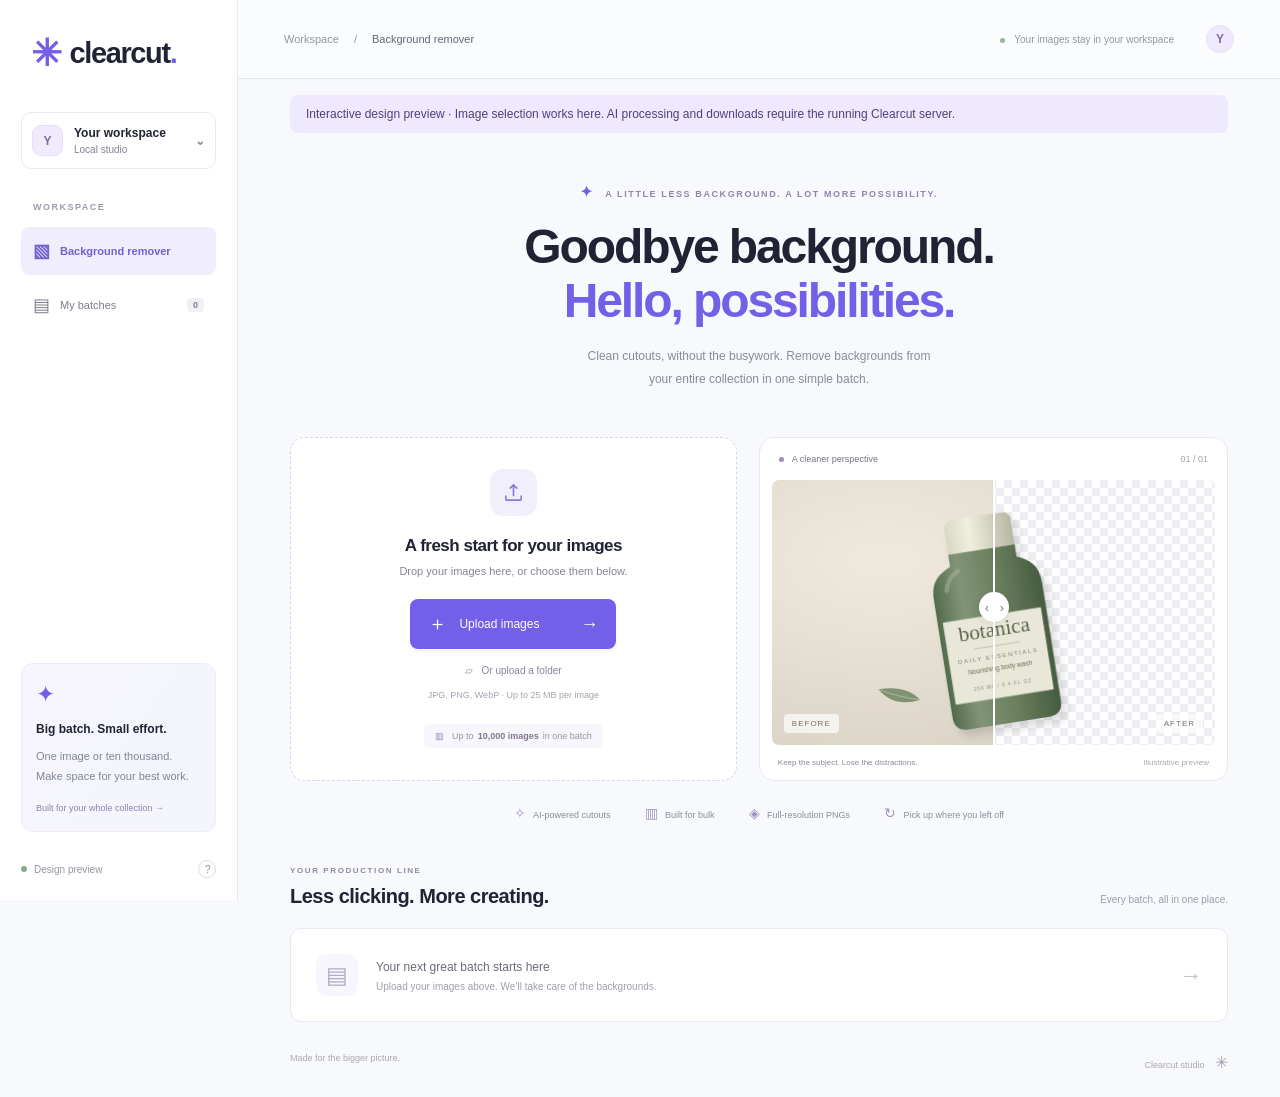
==== preview.html @ 45c105af "docs: include standalone design preview" ====
<!doctype html>
<html lang="en"><head><meta charset="utf-8"><meta name="viewport" content="width=device-width,initial-scale=1"><meta name="theme-color" content="#f6f7fb"><title>Clearcut — Make room for what matters.</title><style>:root{--ink:#202333;--muted:#828593;--purple:#7460e8;--line:#e8e9ef;--bg:#f8f9fc;--green:#95b9a0}*{box-sizing:border-box}body{margin:0;background:var(--bg);color:var(--ink);font-family:Inter,-apple-system,BlinkMacSystemFont,"Segoe UI",sans-serif;font-size:14px}button,a,input{-webkit-tap-highlight-color:transparent}button{font:inherit;cursor:pointer}button:disabled{opacity:.45;cursor:not-allowed}a{color:inherit}button:focus-visible,a:focus-visible,input:focus-visible{outline:3px solid #a99aee;outline-offset:4px}.sidebar{position:fixed;inset:0 auto 0 0;width:238px;background:#fff;border-right:1px solid var(--line);padding:35px 21px 22px;display:flex;flex-direction:column;z-index:10}.brand{text-decoration:none;font-weight:750;font-size:29px;letter-spacing:-1.4px;display:flex;align-items:center;padding:0 10px}.brand-icon{color:var(--purple);font-size:37px;margin-right:9px;line-height:1}.brand-dot{color:var(--purple)}.workspace{display:flex;align-items:center;gap:11px;margin:40px 0 33px;padding:12px 10px;border:1px solid var(--line);border-radius:10px;font-size:12px;font-weight:600}.avatar{width:31px;height:31px;background:#efeafc;border:1px solid #e6dff7;border-radius:9px;display:grid;place-items:center;color:#7f6caa;font-size:12px;font-weight:600}.workspace small{display:block;color:var(--muted);font-size:10px;font-weight:400;margin-top:4px}.chevron{margin-left:auto;color:var(--muted)}.nav-label{font-size:9px;font-weight:650;letter-spacing:1.5px;color:#9b9eaa;padding-left:12px;margin-bottom:15px}.nav-item{width:100%;border:0;background:transparent;padding:13px 12px;text-align:left;display:flex;gap:10px;align-items:center;font-size:11px;color:#7c7e8c;border-radius:8px;margin-bottom:6px}.nav-item>span{font-size:18px}.nav-item.active{background:#f0edfc;color:#7460cf;font-weight:600}.nav-item b{margin-left:auto;background:#f0f1f5;border-radius:4px;padding:2px 6px;font-size:9px}.side-note{margin-top:auto;background:linear-gradient(125deg,#f7f5ff,#f3f6fb);border:1px solid #eeebf8;border-radius:12px;padding:17px 14px}.note-icon{color:var(--purple);font-size:23px;margin-bottom:12px}.side-note strong{font-size:12px}.side-note p{font-size:11px;color:var(--muted);line-height:1.8}.side-note>span{font-size:9px;color:#8d81b3}.side-bottom{display:flex;align-items:center;gap:7px;margin-top:28px;font-size:10px;color:#9294a0}.online-dot{width:6px;height:6px;background:#81ad91;border-radius:50%}.side-bottom button{margin-left:auto;background:none;border:1px solid #dcdee7;border-radius:50%;width:18px;height:18px;color:#8d8e98;font-size:10px}.main{margin-left:238px}header{height:79px;border-bottom:1px solid var(--line);display:flex;align-items:center;justify-content:space-between;padding:0 46px;background:#ffffff80;font-size:11px;color:#9395a1}header strong{color:#626573;font-weight:500}header span:not(.avatar){margin:0 12px}.header-right{display:flex;align-items:center;gap:20px}.privacy{font-size:10px}.privacy i{display:inline-block;width:5px;height:5px;background:#90b79a;border-radius:50%;margin-right:7px}.avatar.small{width:28px;height:28px;border-radius:50%}main{max-width:1330px;margin:auto;padding:0 52px}.intro{text-align:center;padding:50px 0 34px}.eyebrow{font-size:9px;font-weight:600;letter-spacing:1.6px;color:#8d899e}.intro .eyebrow{color:#8f85af}.intro .eyebrow span{color:var(--purple);font-size:15px;margin-right:7px}h1{font-weight:550;font-size:48px;line-height:1.13;letter-spacing:-2.1px;margin:19px 0 17px}h1>span{color:var(--purple)}.intro p{font-size:12px;color:#8a8b98;line-height:1.9}h2{font-size:18px;letter-spacing:-.5px;font-weight:550}.studio-grid{display:grid;grid-template-columns:1fr 1.05fr;gap:22px;max-width:1000px;margin:auto}.upload-panel{min-height:344px;background:#fff;border:1.5px dashed #d9d3ed;border-radius:15px;padding:31px 20px 23px;display:flex;align-items:center;flex-direction:column;transition:.2s}.upload-panel.drag{background:#eeebff;border-color:var(--purple);transform:scale(1.01)}.upload-symbol{width:47px;height:47px;border-radius:13px;display:grid;place-items:center;background:#f2effc;color:#8d76dd;margin-bottom:6px}.upload-symbol svg{width:23px;height:23px}.upload-panel h2{font-size:17px;margin:14px 0 9px}.upload-panel>p{color:var(--muted);font-size:11px;margin:0 0 22px}.primary{border:0;background:var(--purple);color:#fff;border-radius:8px;padding:12px 18px;font-size:12px;font-weight:500;box-shadow:0 3px 5px #7460e815}.primary:hover{background:#6751da}.upload-button{display:flex;align-items:center;gap:12px;width:206px;justify-content:center}.upload-button>span:first-child{font-size:19px;font-weight:300}.upload-button .arrow{margin-left:auto;font-size:18px}.folder-button{background:none;border:0;color:#8b839d;font-size:10px;margin:15px 0 13px}.file-note{font-size:9px;color:#a2a2af}.batch-pill{margin-top:24px;display:flex;gap:4px;color:#9793a5;font-size:9px;background:#f7f6fc;padding:7px 11px;border-radius:5px}.batch-pill>span{color:#9385b5;margin-right:4px}.batch-pill strong{font-weight:600;color:#837591}.showcase{background:#fff;border:1px solid var(--line);border-radius:15px;overflow:hidden;display:flex;flex-direction:column}.showcase-top{padding:16px 19px;display:flex;justify-content:space-between;font-size:9px;color:#a2a0ad}.showcase-top span:first-child{color:#767282}.showcase-top i{display:inline-block;width:5px;height:5px;border-radius:50%;background:#9f8acb;margin-right:6px}.comparison{flex:1;min-height:262px;margin:0 12px;position:relative;overflow:hidden;border-radius:7px}.product-bg{position:absolute;inset:0;background:radial-gradient(ellipse at 25% 30%,#f0eadd,#d5cebf)}.checker{background-color:#fff;background-image:linear-gradient(45deg,#edeef1 25%,transparent 25%),linear-gradient(-45deg,#edeef1 25%,transparent 25%),linear-gradient(45deg,transparent 75%,#edeef1 75%),linear-gradient(-45deg,transparent 75%,#edeef1 75%);background-size:16px 16px;background-position:0 0,0 8px,8px -8px,-8px 0}.after-layer{position:absolute;inset:0;clip-path:inset(0 0 0 50%)}.product{position:absolute;width:100%;height:100%;object-fit:contain;pointer-events:none}.compare-line{position:absolute;top:0;bottom:0;left:50%;width:2px;background:white;box-shadow:0 0 3px #0001;pointer-events:none}.compare-line span{position:absolute;top:48%;left:50%;transform:translate(-50%,-50%);width:30px;height:30px;border-radius:50%;background:white;display:grid;place-items:center;color:#817294;font-size:13px;box-shadow:0 2px 10px #0001}.comparison input{position:absolute;inset:0;opacity:0;cursor:ew-resize;width:100%;height:100%;margin:0}.comparison:focus-within{outline:3px solid #a99aee}.before-label,.after-label{position:absolute;bottom:12px;font-size:8px;letter-spacing:1px;color:#76706d;background:#ffffffb0;padding:5px 8px;border-radius:4px;pointer-events:none}.before-label{left:12px}.after-label{right:12px}.showcase-bottom{display:flex;justify-content:space-between;gap:5px;padding:13px 18px;color:#aaa5ae;font-size:8px}.showcase-bottom span:first-child{color:#8c8795}.benefits{display:flex;justify-content:center;gap:34px;padding:24px 0 35px;font-size:9px;color:#8a8c9a}.benefits i{font-style:normal;font-size:14px;color:#a195bf;margin-right:5px}.section-heading{display:flex;justify-content:space-between;align-items:end;margin:10px 0 20px}.section-heading .eyebrow{font-size:8px}.section-heading h2{margin:10px 0 0;font-size:20px}.section-hint{font-size:10px;color:#9d9eaa;padding-bottom:3px}.empty-state{display:flex;align-items:center;gap:18px;background:#fff;border:1px solid var(--line);padding:25px;border-radius:11px}.empty-state>span:first-child{display:grid;place-items:center;width:42px;height:42px;background:#f7f6fc;border-radius:10px;color:#b3aac5;font-size:23px}.empty-state strong{font-size:12px;font-weight:500;color:#6c6a7b}.empty-state p{font-size:10px;color:#a0a0ad;margin:7px 0 0}.empty-arrow{margin-left:auto;color:#c3bfcc;font-size:23px}footer{display:flex;justify-content:space-between;padding:31px 0 25px;color:#a9a8b3;font-size:9px}.footer-star{color:#a59aba;font-size:16px;margin-left:8px}.batch-list{display:grid;gap:9px}.batch-row{display:flex;gap:15px;align-items:center;width:100%;text-align:left;padding:18px;background:#fff;border:1px solid var(--line);border-radius:9px}.batch-row:hover{border-color:#b4a5ea}.batch-row .batch-icon{font-size:23px;color:var(--purple);background:#f4f0ff;padding:9px;border-radius:7px}.batch-row strong{font-size:12px;display:block}.batch-row small{display:block;font-size:10px;color:var(--muted);margin-top:6px}.batch-state{margin-left:auto;font-size:10px;color:var(--purple);background:#f3efff;padding:6px 9px;border-radius:5px}.batch-detail{margin-top:25px;padding:23px;background:#fff;border:1px solid var(--line);border-radius:12px;scroll-margin-top:20px}.detail-top{display:flex;justify-content:space-between;gap:16px;align-items:center}.detail-top h2{margin:9px 0}.detail-top p{font-size:11px;color:var(--muted)}.actions{display:flex;gap:7px;flex-wrap:wrap}.secondary{background:#fff;color:#7c718c;border:1px solid #e4dfed;padding:10px 12px;font-size:11px;border-radius:7px}.progress-track{height:5px;border-radius:10px;background:#f1edf8;overflow:hidden;margin:15px 0}.progress-track>div{height:100%;background:var(--purple);transition:width .3s}.image-grid{display:grid;grid-template-columns:repeat(4,minmax(0,1fr));gap:12px;margin-top:18px}.image-card{border:1px solid var(--line);border-radius:9px;overflow:hidden}.image-card img{width:100%;height:135px;object-fit:contain;display:block}.image-card .caption{padding:10px;font-size:10px}.image-card strong{display:block;overflow:hidden;text-overflow:ellipsis;white-space:nowrap;font-weight:500}.image-card small{display:block;color:var(--muted);margin-top:6px}.image-card a{display:inline-block;color:var(--purple);margin-top:7px}.image-card .failed{color:#b75f68}.download-links{display:flex;flex-wrap:wrap;gap:8px}.download-links a{font-size:11px;background:#edf6ef;color:#477c55;border-radius:6px;padding:9px;text-decoration:none}#uploadStatus{font-size:12px;color:#88799b;margin:12px 0;white-space:pre-line}.pagination{display:flex;justify-content:center;gap:20px;align-items:center;margin-top:20px;font-size:11px;color:var(--muted)}.toast{position:fixed;bottom:25px;left:50%;transform:translateX(-50%);z-index:50;background:#292537;color:#fff;box-shadow:0 8px 30px #29253730;border-radius:9px;padding:14px 22px;font-size:12px;max-width:90vw}dialog{border:1px solid var(--line);border-radius:16px;padding:32px;max-width:490px;color:var(--ink);box-shadow:0 20px 100px #2223}dialog::backdrop{background:#26223855;backdrop-filter:blur(4px)}dialog p{font-size:12px;line-height:1.8;color:#83818e}.dialog-close{float:right;border:0;background:none;font-size:23px;color:#8c829e}dialog label{display:block;font-size:12px}dialog input{display:block;width:100%;margin:12px 0 20px;border:1px solid #d7cce5;border-radius:6px;padding:10px}html{scroll-behavior:smooth}[hidden]{display:none!important}@media(min-width:1500px){.intro{padding-top:65px}.upload-panel{padding-top:45px;padding-bottom:30px}.comparison{min-height:300px}}@media(max-width:1100px){.sidebar{width:200px;padding:28px 13px}.main{margin-left:200px}main{padding:0 28px}header{padding:0 28px}.privacy{display:none}.benefits{gap:19px;font-size:8px}h1{font-size:42px}.showcase-bottom span:last-child{display:none}.image-grid{grid-template-columns:repeat(3,minmax(0,1fr))}}@media(max-width:760px){.sidebar{position:static;width:100%;height:67px;border-right:0;border-bottom:1px solid var(--line);padding:15px 20px;flex-direction:row;align-items:center;justify-content:space-between}.brand{font-size:25px;padding:0}.brand-icon{font-size:31px}.sidebar .workspace,.nav-label,.side-note,.side-bottom{display:none}.sidebar nav{display:flex}.nav-item{width:auto;font-size:10px;padding:8px}.nav-item:first-child{display:none}.main{margin-left:0}header{height:52px;padding:0 20px;font-size:10px}.header-right{gap:0}main{padding:0 20px}.intro{padding:34px 0 25px}.eyebrow{font-size:7px;letter-spacing:1.1px}h1{font-size:37px;letter-spacing:-1.7px}.intro p{font-size:11px}.studio-grid{grid-template-columns:1fr}.upload-panel{min-height:330px}.showcase{max-height:355px}.comparison{min-height:265px}.benefits{display:grid;grid-template-columns:1fr 1fr;gap:15px;text-align:center;padding:23px 0}.section-hint{display:none}.section-heading h2{font-size:19px}.empty-state{padding:18px;gap:12px}.empty-state p{line-height:1.6}.detail-top{display:block}.actions{margin-top:15px}.image-grid{grid-template-columns:repeat(2,minmax(0,1fr))}.batch-detail{padding:15px}.desktop{display:none}dialog{max-width:calc(100vw - 32px)}}
</style></head>
<body>
<aside class="sidebar"><a class="brand" href="#" aria-label="Clearcut home"><span class="brand-icon">✳︎</span> clearcut<span class="brand-dot">.</span></a><div class="workspace"><span class="avatar">Y</span><div>Your workspace<small>Local studio</small></div><span class="chevron">⌄</span></div><div class="nav-label">WORKSPACE</div><nav><button class="nav-item active" id="studioNav"><span>▧</span> Background remover</button><button class="nav-item" id="batchesNav"><span>▤</span> My batches <b id="batchCount">0</b></button></nav><div class="side-note"><div class="note-icon">✦</div><strong>Big batch. Small effort.</strong><p>One image or ten thousand.<br>Make space for your best work.</p><span>Built for your whole collection →</span></div><div class="side-bottom"><span class="online-dot"></span><span id="engineLabel">Local processing</span><button id="helpButton" aria-label="About this workspace">?</button></div></aside>
<div class="main"><header><div>Workspace <span>/</span> <strong>Background remover</strong></div><div class="header-right"><span class="privacy"><i></i> Your images stay in your workspace</span><span class="avatar small">Y</span></div></header>
<main><div style="padding:12px 16px;margin-top:16px;background:#eee9ff;border-radius:8px;color:#514178;font-size:12px">Interactive design preview · Image selection works here. AI processing and downloads require the running Clearcut server.</div>
<section class="intro"><div class="eyebrow"><span>✦</span> A LITTLE LESS BACKGROUND. A LOT MORE POSSIBILITY.</div><h1>Goodbye background.<br><span>Hello, possibilities.</span></h1><p>Clean cutouts, without the busywork. Remove backgrounds from<br class="desktop"> your entire collection in one simple batch.</p></section>
<section class="studio-grid" id="uploadSection"><div class="upload-panel" id="dropZone"><div class="upload-symbol"><svg viewBox="0 0 24 24" fill="none" stroke="currentColor" stroke-width="1.7"><path d="M12 16V4m-4 4 4-4 4 4M4 15v4a1 1 0 0 0 1 1h14a1 1 0 0 0 1-1v-4"/></svg></div><h2>A fresh start for your images</h2><p>Drop your images here, or choose them below.</p><button class="primary upload-button" id="chooseFiles"><span>＋</span> Upload images <span class="arrow">→</span></button><button class="folder-button" id="chooseFolder">▱ &nbsp; Or upload a folder</button><div class="file-note">JPG, PNG, WebP · Up to 25 MB per image</div><div class="batch-pill"><span>▥</span> Up to <strong>10,000 images</strong> in one batch</div><input type="file" id="fileInput" accept="image/png,image/jpeg,image/webp" multiple hidden><input type="file" id="folderInput" accept="image/png,image/jpeg,image/webp" multiple webkitdirectory hidden></div>
<div class="showcase"><div class="showcase-top"><span><i></i> A cleaner perspective</span><span>01 / 01</span></div><div class="comparison" id="comparison"><div class="product-bg"></div><div class="checker after-layer" id="afterLayer"></div><img src="[data-uri]" alt="Illustrated green skincare bottle, demonstrating a transparent background" class="product"><div class="compare-line" id="compareLine"><span>‹ &nbsp; ›</span></div><input type="range" min="4" max="96" value="50" id="compareSlider" aria-label="Compare illustrative before and after background"><span class="before-label">BEFORE</span><span class="after-label">AFTER</span></div><div class="showcase-bottom"><span>Keep the subject. Lose the distractions.</span><span>Illustrative preview</span></div></div></section>
<div class="benefits"><span><i>✧</i> AI-powered cutouts</span><span><i>▥</i> Built for bulk</span><span><i>◈</i> Full-resolution PNGs</span><span><i>↻</i> Pick up where you left off</span></div>
<section class="batch-section" id="batchSection"><div class="section-heading"><div><div class="eyebrow">YOUR PRODUCTION LINE</div><h2>Less clicking. More creating.</h2></div><span class="section-hint">Every batch, all in one place.</span></div><div id="batchList" class="batch-list"></div><div id="emptyState" class="empty-state"><span>▤</span><div><strong>Your next great batch starts here</strong><p>Upload your images above. We’ll take care of the backgrounds.</p></div><span class="empty-arrow">→</span></div></section>
<section id="batchDetail" class="batch-detail" hidden><div class="detail-top"><div><span class="eyebrow">BATCH DETAILS</span><h2 id="detailTitle"></h2><p id="detailStatus"></p></div><div class="actions"><button class="secondary" id="deleteButton">Delete batch</button><button class="secondary" id="pauseButton">Pause</button><button class="secondary" id="retryButton">Retry failed</button><button class="primary" id="startButton">Remove backgrounds →</button></div></div><div class="progress-track"><div id="progressFill"></div></div><div id="uploadStatus" role="status"></div><div id="downloadLinks" class="download-links"></div><div id="imageGrid" class="image-grid"></div><div class="pagination"><button class="secondary" id="prevPage">← Previous</button><span id="pageLabel"></span><button class="secondary" id="nextPage">Next →</button></div></section>
<footer><span>Made for the bigger picture.</span><span>Clearcut studio <span class="footer-star">✳︎</span></span></footer>
</main></div>
<div id="toast" class="toast" role="status" hidden></div>
<dialog id="helpDialog"><button class="dialog-close" id="closeHelp" aria-label="Close">×</button><span class="eyebrow">YOUR LOCAL STUDIO</span><h2>A little clarity.</h2><p>Clearcut processes images on this server with an open-source AI model. Images and results stay on its disk until you remove the workspace data.</p><p>Upload up to 10,000 JPG, PNG or WebP files per batch. Each image can be up to 25 MB and 25 megapixels. Jobs run sequentially on CPU; large batches can take hours and need enough disk space.</p><p>Pause takes effect after the current image. Completed batches download in ZIP parts of up to 250 images. Closing the page does not stop processing; keep the server running.</p><p>This is a single-user workspace, not a public multi-user service. Results vary with the image, especially hair, glass and fine edges.</p></dialog>
<dialog id="loginDialog"><span class="eyebrow">PRIVATE WORKSPACE</span><h2>Welcome back.</h2><form id="loginForm"><label>Workspace access key<input type="password" id="accessKey" required autocomplete="current-password"></label><button class="primary">Unlock workspace</button><p id="loginError"></p></form></dialog>
<script>
const $=id=>document.getElementById(id);
$('chooseFiles').onclick=()=>$('fileInput').click();
$('chooseFolder').onclick=()=>$('folderInput').click();
function showFiles(list){
 const files=Array.from(list).filter(f=>/\.(png|jpe?g|webp)$/i.test(f.name));
 $('batchDetail').hidden=false;
 $('detailTitle').textContent='Your selected images';
 $('detailStatus').textContent=files.length+' images selected — design preview only; backgrounds have not been removed.';
 $('startButton').hidden=true;$('pauseButton').hidden=true;$('retryButton').hidden=true;$('deleteButton').hidden=true;
 $('prevPage').hidden=true;$('nextPage').hidden=true;
 $('pageLabel').textContent='Showing the first '+Math.min(files.length,60)+' selected images';
 const cards=files.slice(0,60).map(f=>{const card=document.createElement('article');card.className='image-card';const img=document.createElement('img');img.src=URL.createObjectURL(f);img.onload=()=>URL.revokeObjectURL(img.src);img.alt=f.name;const text=document.createElement('div');text.className='caption';text.textContent=f.name+' · Original';card.append(img,text);return card});
 $('imageGrid').replaceChildren(...cards);$('batchDetail').scrollIntoView({behavior:'smooth'});
}
$('fileInput').onchange=e=>showFiles(e.target.files);$('folderInput').onchange=e=>showFiles(e.target.files);
$('dropZone').ondragover=e=>{e.preventDefault();$('dropZone').classList.add('drag')};
$('dropZone').ondragleave=()=>$('dropZone').classList.remove('drag');
$('dropZone').ondrop=e=>{e.preventDefault();$('dropZone').classList.remove('drag');showFiles(e.dataTransfer.files)};
window.addEventListener('dragover',e=>e.preventDefault());window.addEventListener('drop',e=>e.preventDefault());
$('compareSlider').oninput=e=>{$('afterLayer').style.clipPath='inset(0 0 0 '+e.target.value+'%)';$('compareLine').style.left=e.target.value+'%'};
$('helpButton').onclick=()=>$('helpDialog').showModal();$('closeHelp').onclick=()=>$('helpDialog').close();
$('batchesNav').onclick=()=>$('batchSection').scrollIntoView({behavior:'smooth'});
$('studioNav').onclick=()=>window.scrollTo({top:0,behavior:'smooth'});
$('engineLabel').textContent='Design preview';
</script></body></html>
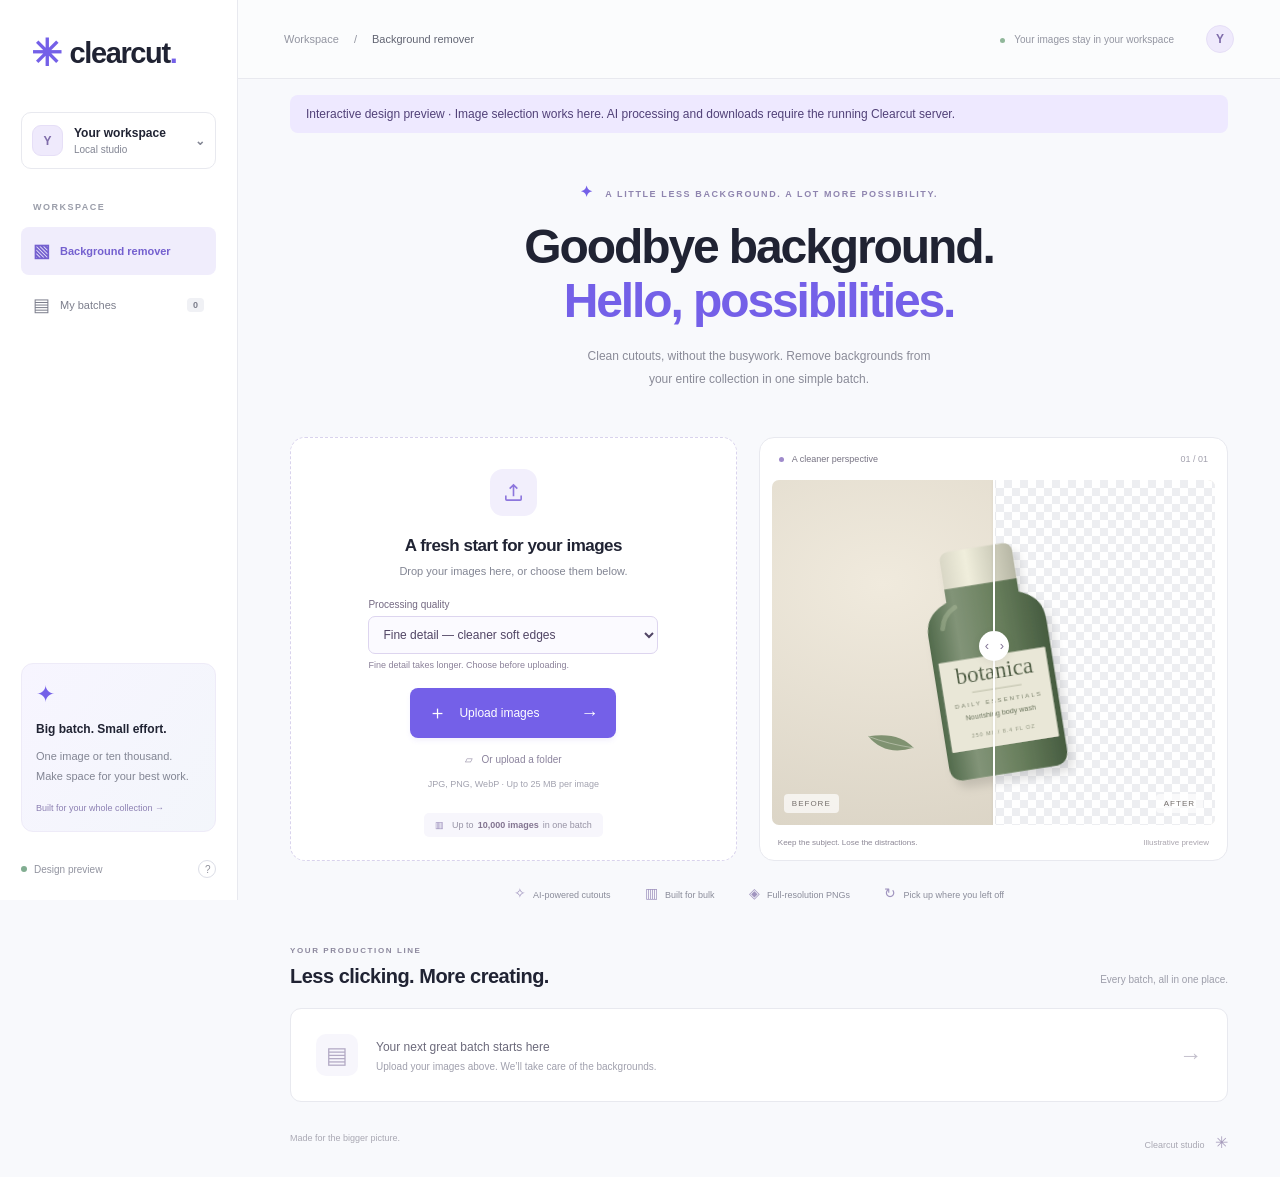
==== commit 21feee72: "feat: add fine-detail background removal with BiRefNet" ====
--- a/preview.html
+++ b/preview.html
@@ -1,12 +1,14 @@
 <!doctype html>
 <html lang="en"><head><meta charset="utf-8"><meta name="viewport" content="width=device-width,initial-scale=1"><meta name="theme-color" content="#f6f7fb"><title>Clearcut — Make room for what matters.</title><style>:root{--ink:#202333;--muted:#828593;--purple:#7460e8;--line:#e8e9ef;--bg:#f8f9fc;--green:#95b9a0}*{box-sizing:border-box}body{margin:0;background:var(--bg);color:var(--ink);font-family:Inter,-apple-system,BlinkMacSystemFont,"Segoe UI",sans-serif;font-size:14px}button,a,input{-webkit-tap-highlight-color:transparent}button{font:inherit;cursor:pointer}button:disabled{opacity:.45;cursor:not-allowed}a{color:inherit}button:focus-visible,a:focus-visible,input:focus-visible{outline:3px solid #a99aee;outline-offset:4px}.sidebar{position:fixed;inset:0 auto 0 0;width:238px;background:#fff;border-right:1px solid var(--line);padding:35px 21px 22px;display:flex;flex-direction:column;z-index:10}.brand{text-decoration:none;font-weight:750;font-size:29px;letter-spacing:-1.4px;display:flex;align-items:center;padding:0 10px}.brand-icon{color:var(--purple);font-size:37px;margin-right:9px;line-height:1}.brand-dot{color:var(--purple)}.workspace{display:flex;align-items:center;gap:11px;margin:40px 0 33px;padding:12px 10px;border:1px solid var(--line);border-radius:10px;font-size:12px;font-weight:600}.avatar{width:31px;height:31px;background:#efeafc;border:1px solid #e6dff7;border-radius:9px;display:grid;place-items:center;color:#7f6caa;font-size:12px;font-weight:600}.workspace small{display:block;color:var(--muted);font-size:10px;font-weight:400;margin-top:4px}.chevron{margin-left:auto;color:var(--muted)}.nav-label{font-size:9px;font-weight:650;letter-spacing:1.5px;color:#9b9eaa;padding-left:12px;margin-bottom:15px}.nav-item{width:100%;border:0;background:transparent;padding:13px 12px;text-align:left;display:flex;gap:10px;align-items:center;font-size:11px;color:#7c7e8c;border-radius:8px;margin-bottom:6px}.nav-item>span{font-size:18px}.nav-item.active{background:#f0edfc;color:#7460cf;font-weight:600}.nav-item b{margin-left:auto;background:#f0f1f5;border-radius:4px;padding:2px 6px;font-size:9px}.side-note{margin-top:auto;background:linear-gradient(125deg,#f7f5ff,#f3f6fb);border:1px solid #eeebf8;border-radius:12px;padding:17px 14px}.note-icon{color:var(--purple);font-size:23px;margin-bottom:12px}.side-note strong{font-size:12px}.side-note p{font-size:11px;color:var(--muted);line-height:1.8}.side-note>span{font-size:9px;color:#8d81b3}.side-bottom{display:flex;align-items:center;gap:7px;margin-top:28px;font-size:10px;color:#9294a0}.online-dot{width:6px;height:6px;background:#81ad91;border-radius:50%}.side-bottom button{margin-left:auto;background:none;border:1px solid #dcdee7;border-radius:50%;width:18px;height:18px;color:#8d8e98;font-size:10px}.main{margin-left:238px}header{height:79px;border-bottom:1px solid var(--line);display:flex;align-items:center;justify-content:space-between;padding:0 46px;background:#ffffff80;font-size:11px;color:#9395a1}header strong{color:#626573;font-weight:500}header span:not(.avatar){margin:0 12px}.header-right{display:flex;align-items:center;gap:20px}.privacy{font-size:10px}.privacy i{display:inline-block;width:5px;height:5px;background:#90b79a;border-radius:50%;margin-right:7px}.avatar.small{width:28px;height:28px;border-radius:50%}main{max-width:1330px;margin:auto;padding:0 52px}.intro{text-align:center;padding:50px 0 34px}.eyebrow{font-size:9px;font-weight:600;letter-spacing:1.6px;color:#8d899e}.intro .eyebrow{color:#8f85af}.intro .eyebrow span{color:var(--purple);font-size:15px;margin-right:7px}h1{font-weight:550;font-size:48px;line-height:1.13;letter-spacing:-2.1px;margin:19px 0 17px}h1>span{color:var(--purple)}.intro p{font-size:12px;color:#8a8b98;line-height:1.9}h2{font-size:18px;letter-spacing:-.5px;font-weight:550}.studio-grid{display:grid;grid-template-columns:1fr 1.05fr;gap:22px;max-width:1000px;margin:auto}.upload-panel{min-height:344px;background:#fff;border:1.5px dashed #d9d3ed;border-radius:15px;padding:31px 20px 23px;display:flex;align-items:center;flex-direction:column;transition:.2s}.upload-panel.drag{background:#eeebff;border-color:var(--purple);transform:scale(1.01)}.upload-symbol{width:47px;height:47px;border-radius:13px;display:grid;place-items:center;background:#f2effc;color:#8d76dd;margin-bottom:6px}.upload-symbol svg{width:23px;height:23px}.upload-panel h2{font-size:17px;margin:14px 0 9px}.upload-panel>p{color:var(--muted);font-size:11px;margin:0 0 22px}.primary{border:0;background:var(--purple);color:#fff;border-radius:8px;padding:12px 18px;font-size:12px;font-weight:500;box-shadow:0 3px 5px #7460e815}.primary:hover{background:#6751da}.upload-button{display:flex;align-items:center;gap:12px;width:206px;justify-content:center}.upload-button>span:first-child{font-size:19px;font-weight:300}.upload-button .arrow{margin-left:auto;font-size:18px}.folder-button{background:none;border:0;color:#8b839d;font-size:10px;margin:15px 0 13px}.file-note{font-size:9px;color:#a2a2af}.batch-pill{margin-top:24px;display:flex;gap:4px;color:#9793a5;font-size:9px;background:#f7f6fc;padding:7px 11px;border-radius:5px}.batch-pill>span{color:#9385b5;margin-right:4px}.batch-pill strong{font-weight:600;color:#837591}.showcase{background:#fff;border:1px solid var(--line);border-radius:15px;overflow:hidden;display:flex;flex-direction:column}.showcase-top{padding:16px 19px;display:flex;justify-content:space-between;font-size:9px;color:#a2a0ad}.showcase-top span:first-child{color:#767282}.showcase-top i{display:inline-block;width:5px;height:5px;border-radius:50%;background:#9f8acb;margin-right:6px}.comparison{flex:1;min-height:262px;margin:0 12px;position:relative;overflow:hidden;border-radius:7px}.product-bg{position:absolute;inset:0;background:radial-gradient(ellipse at 25% 30%,#f0eadd,#d5cebf)}.checker{background-color:#fff;background-image:linear-gradient(45deg,#edeef1 25%,transparent 25%),linear-gradient(-45deg,#edeef1 25%,transparent 25%),linear-gradient(45deg,transparent 75%,#edeef1 75%),linear-gradient(-45deg,transparent 75%,#edeef1 75%);background-size:16px 16px;background-position:0 0,0 8px,8px -8px,-8px 0}.after-layer{position:absolute;inset:0;clip-path:inset(0 0 0 50%)}.product{position:absolute;width:100%;height:100%;object-fit:contain;pointer-events:none}.compare-line{position:absolute;top:0;bottom:0;left:50%;width:2px;background:white;box-shadow:0 0 3px #0001;pointer-events:none}.compare-line span{position:absolute;top:48%;left:50%;transform:translate(-50%,-50%);width:30px;height:30px;border-radius:50%;background:white;display:grid;place-items:center;color:#817294;font-size:13px;box-shadow:0 2px 10px #0001}.comparison input{position:absolute;inset:0;opacity:0;cursor:ew-resize;width:100%;height:100%;margin:0}.comparison:focus-within{outline:3px solid #a99aee}.before-label,.after-label{position:absolute;bottom:12px;font-size:8px;letter-spacing:1px;color:#76706d;background:#ffffffb0;padding:5px 8px;border-radius:4px;pointer-events:none}.before-label{left:12px}.after-label{right:12px}.showcase-bottom{display:flex;justify-content:space-between;gap:5px;padding:13px 18px;color:#aaa5ae;font-size:8px}.showcase-bottom span:first-child{color:#8c8795}.benefits{display:flex;justify-content:center;gap:34px;padding:24px 0 35px;font-size:9px;color:#8a8c9a}.benefits i{font-style:normal;font-size:14px;color:#a195bf;margin-right:5px}.section-heading{display:flex;justify-content:space-between;align-items:end;margin:10px 0 20px}.section-heading .eyebrow{font-size:8px}.section-heading h2{margin:10px 0 0;font-size:20px}.section-hint{font-size:10px;color:#9d9eaa;padding-bottom:3px}.empty-state{display:flex;align-items:center;gap:18px;background:#fff;border:1px solid var(--line);padding:25px;border-radius:11px}.empty-state>span:first-child{display:grid;place-items:center;width:42px;height:42px;background:#f7f6fc;border-radius:10px;color:#b3aac5;font-size:23px}.empty-state strong{font-size:12px;font-weight:500;color:#6c6a7b}.empty-state p{font-size:10px;color:#a0a0ad;margin:7px 0 0}.empty-arrow{margin-left:auto;color:#c3bfcc;font-size:23px}footer{display:flex;justify-content:space-between;padding:31px 0 25px;color:#a9a8b3;font-size:9px}.footer-star{color:#a59aba;font-size:16px;margin-left:8px}.batch-list{display:grid;gap:9px}.batch-row{display:flex;gap:15px;align-items:center;width:100%;text-align:left;padding:18px;background:#fff;border:1px solid var(--line);border-radius:9px}.batch-row:hover{border-color:#b4a5ea}.batch-row .batch-icon{font-size:23px;color:var(--purple);background:#f4f0ff;padding:9px;border-radius:7px}.batch-row strong{font-size:12px;display:block}.batch-row small{display:block;font-size:10px;color:var(--muted);margin-top:6px}.batch-state{margin-left:auto;font-size:10px;color:var(--purple);background:#f3efff;padding:6px 9px;border-radius:5px}.batch-detail{margin-top:25px;padding:23px;background:#fff;border:1px solid var(--line);border-radius:12px;scroll-margin-top:20px}.detail-top{display:flex;justify-content:space-between;gap:16px;align-items:center}.detail-top h2{margin:9px 0}.detail-top p{font-size:11px;color:var(--muted)}.actions{display:flex;gap:7px;flex-wrap:wrap}.secondary{background:#fff;color:#7c718c;border:1px solid #e4dfed;padding:10px 12px;font-size:11px;border-radius:7px}.progress-track{height:5px;border-radius:10px;background:#f1edf8;overflow:hidden;margin:15px 0}.progress-track>div{height:100%;background:var(--purple);transition:width .3s}.image-grid{display:grid;grid-template-columns:repeat(4,minmax(0,1fr));gap:12px;margin-top:18px}.image-card{border:1px solid var(--line);border-radius:9px;overflow:hidden}.image-card img{width:100%;height:135px;object-fit:contain;display:block}.image-card .caption{padding:10px;font-size:10px}.image-card strong{display:block;overflow:hidden;text-overflow:ellipsis;white-space:nowrap;font-weight:500}.image-card small{display:block;color:var(--muted);margin-top:6px}.image-card a{display:inline-block;color:var(--purple);margin-top:7px}.image-card .failed{color:#b75f68}.download-links{display:flex;flex-wrap:wrap;gap:8px}.download-links a{font-size:11px;background:#edf6ef;color:#477c55;border-radius:6px;padding:9px;text-decoration:none}#uploadStatus{font-size:12px;color:#88799b;margin:12px 0;white-space:pre-line}.pagination{display:flex;justify-content:center;gap:20px;align-items:center;margin-top:20px;font-size:11px;color:var(--muted)}.toast{position:fixed;bottom:25px;left:50%;transform:translateX(-50%);z-index:50;background:#292537;color:#fff;box-shadow:0 8px 30px #29253730;border-radius:9px;padding:14px 22px;font-size:12px;max-width:90vw}dialog{border:1px solid var(--line);border-radius:16px;padding:32px;max-width:490px;color:var(--ink);box-shadow:0 20px 100px #2223}dialog::backdrop{background:#26223855;backdrop-filter:blur(4px)}dialog p{font-size:12px;line-height:1.8;color:#83818e}.dialog-close{float:right;border:0;background:none;font-size:23px;color:#8c829e}dialog label{display:block;font-size:12px}dialog input{display:block;width:100%;margin:12px 0 20px;border:1px solid #d7cce5;border-radius:6px;padding:10px}html{scroll-behavior:smooth}[hidden]{display:none!important}@media(min-width:1500px){.intro{padding-top:65px}.upload-panel{padding-top:45px;padding-bottom:30px}.comparison{min-height:300px}}@media(max-width:1100px){.sidebar{width:200px;padding:28px 13px}.main{margin-left:200px}main{padding:0 28px}header{padding:0 28px}.privacy{display:none}.benefits{gap:19px;font-size:8px}h1{font-size:42px}.showcase-bottom span:last-child{display:none}.image-grid{grid-template-columns:repeat(3,minmax(0,1fr))}}@media(max-width:760px){.sidebar{position:static;width:100%;height:67px;border-right:0;border-bottom:1px solid var(--line);padding:15px 20px;flex-direction:row;align-items:center;justify-content:space-between}.brand{font-size:25px;padding:0}.brand-icon{font-size:31px}.sidebar .workspace,.nav-label,.side-note,.side-bottom{display:none}.sidebar nav{display:flex}.nav-item{width:auto;font-size:10px;padding:8px}.nav-item:first-child{display:none}.main{margin-left:0}header{height:52px;padding:0 20px;font-size:10px}.header-right{gap:0}main{padding:0 20px}.intro{padding:34px 0 25px}.eyebrow{font-size:7px;letter-spacing:1.1px}h1{font-size:37px;letter-spacing:-1.7px}.intro p{font-size:11px}.studio-grid{grid-template-columns:1fr}.upload-panel{min-height:330px}.showcase{max-height:355px}.comparison{min-height:265px}.benefits{display:grid;grid-template-columns:1fr 1fr;gap:15px;text-align:center;padding:23px 0}.section-hint{display:none}.section-heading h2{font-size:19px}.empty-state{padding:18px;gap:12px}.empty-state p{line-height:1.6}.detail-top{display:block}.actions{margin-top:15px}.image-grid{grid-template-columns:repeat(2,minmax(0,1fr))}.batch-detail{padding:15px}.desktop{display:none}dialog{max-width:calc(100vw - 32px)}}
+
+.quality-choice{display:flex;flex-direction:column;gap:6px;font-size:10px;color:#746982;width:min(290px,100%);margin:0 0 18px;text-align:left}.quality-choice select{font:inherit;font-size:12px;padding:10px;border:1px solid #ddd5ef;border-radius:7px;background:#fbfaff;color:#514565}.quality-choice small{font-size:9px;color:#8b8199}
 </style></head>
 <body>
 <aside class="sidebar"><a class="brand" href="#" aria-label="Clearcut home"><span class="brand-icon">✳︎</span> clearcut<span class="brand-dot">.</span></a><div class="workspace"><span class="avatar">Y</span><div>Your workspace<small>Local studio</small></div><span class="chevron">⌄</span></div><div class="nav-label">WORKSPACE</div><nav><button class="nav-item active" id="studioNav"><span>▧</span> Background remover</button><button class="nav-item" id="batchesNav"><span>▤</span> My batches <b id="batchCount">0</b></button></nav><div class="side-note"><div class="note-icon">✦</div><strong>Big batch. Small effort.</strong><p>One image or ten thousand.<br>Make space for your best work.</p><span>Built for your whole collection →</span></div><div class="side-bottom"><span class="online-dot"></span><span id="engineLabel">Local processing</span><button id="helpButton" aria-label="About this workspace">?</button></div></aside>
 <div class="main"><header><div>Workspace <span>/</span> <strong>Background remover</strong></div><div class="header-right"><span class="privacy"><i></i> Your images stay in your workspace</span><span class="avatar small">Y</span></div></header>
 <main><div style="padding:12px 16px;margin-top:16px;background:#eee9ff;border-radius:8px;color:#514178;font-size:12px">Interactive design preview · Image selection works here. AI processing and downloads require the running Clearcut server.</div>
 <section class="intro"><div class="eyebrow"><span>✦</span> A LITTLE LESS BACKGROUND. A LOT MORE POSSIBILITY.</div><h1>Goodbye background.<br><span>Hello, possibilities.</span></h1><p>Clean cutouts, without the busywork. Remove backgrounds from<br class="desktop"> your entire collection in one simple batch.</p></section>
-<section class="studio-grid" id="uploadSection"><div class="upload-panel" id="dropZone"><div class="upload-symbol"><svg viewBox="0 0 24 24" fill="none" stroke="currentColor" stroke-width="1.7"><path d="M12 16V4m-4 4 4-4 4 4M4 15v4a1 1 0 0 0 1 1h14a1 1 0 0 0 1-1v-4"/></svg></div><h2>A fresh start for your images</h2><p>Drop your images here, or choose them below.</p><button class="primary upload-button" id="chooseFiles"><span>＋</span> Upload images <span class="arrow">→</span></button><button class="folder-button" id="chooseFolder">▱ &nbsp; Or upload a folder</button><div class="file-note">JPG, PNG, WebP · Up to 25 MB per image</div><div class="batch-pill"><span>▥</span> Up to <strong>10,000 images</strong> in one batch</div><input type="file" id="fileInput" accept="image/png,image/jpeg,image/webp" multiple hidden><input type="file" id="folderInput" accept="image/png,image/jpeg,image/webp" multiple webkitdirectory hidden></div>
+<section class="studio-grid" id="uploadSection"><div class="upload-panel" id="dropZone"><div class="upload-symbol"><svg viewBox="0 0 24 24" fill="none" stroke="currentColor" stroke-width="1.7"><path d="M12 16V4m-4 4 4-4 4 4M4 15v4a1 1 0 0 0 1 1h14a1 1 0 0 0 1-1v-4"/></svg></div><h2>A fresh start for your images</h2><p>Drop your images here, or choose them below.</p><label class="quality-choice" for="qualityMode">Processing quality<select id="qualityMode"><option value="detailed">Fine detail — cleaner soft edges</option><option value="fast">Fast — quicker large batches</option></select><small>Fine detail takes longer. Choose before uploading.</small></label><button class="primary upload-button" id="chooseFiles"><span>＋</span> Upload images <span class="arrow">→</span></button><button class="folder-button" id="chooseFolder">▱ &nbsp; Or upload a folder</button><div class="file-note">JPG, PNG, WebP · Up to 25 MB per image</div><div class="batch-pill"><span>▥</span> Up to <strong>10,000 images</strong> in one batch</div><input type="file" id="fileInput" accept="image/png,image/jpeg,image/webp" multiple hidden><input type="file" id="folderInput" accept="image/png,image/jpeg,image/webp" multiple webkitdirectory hidden></div>
 <div class="showcase"><div class="showcase-top"><span><i></i> A cleaner perspective</span><span>01 / 01</span></div><div class="comparison" id="comparison"><div class="product-bg"></div><div class="checker after-layer" id="afterLayer"></div><img src="[data-uri]" alt="Illustrated green skincare bottle, demonstrating a transparent background" class="product"><div class="compare-line" id="compareLine"><span>‹ &nbsp; ›</span></div><input type="range" min="4" max="96" value="50" id="compareSlider" aria-label="Compare illustrative before and after background"><span class="before-label">BEFORE</span><span class="after-label">AFTER</span></div><div class="showcase-bottom"><span>Keep the subject. Lose the distractions.</span><span>Illustrative preview</span></div></div></section>
 <div class="benefits"><span><i>✧</i> AI-powered cutouts</span><span><i>▥</i> Built for bulk</span><span><i>◈</i> Full-resolution PNGs</span><span><i>↻</i> Pick up where you left off</span></div>
 <section class="batch-section" id="batchSection"><div class="section-heading"><div><div class="eyebrow">YOUR PRODUCTION LINE</div><h2>Less clicking. More creating.</h2></div><span class="section-hint">Every batch, all in one place.</span></div><div id="batchList" class="batch-list"></div><div id="emptyState" class="empty-state"><span>▤</span><div><strong>Your next great batch starts here</strong><p>Upload your images above. We’ll take care of the backgrounds.</p></div><span class="empty-arrow">→</span></div></section>
